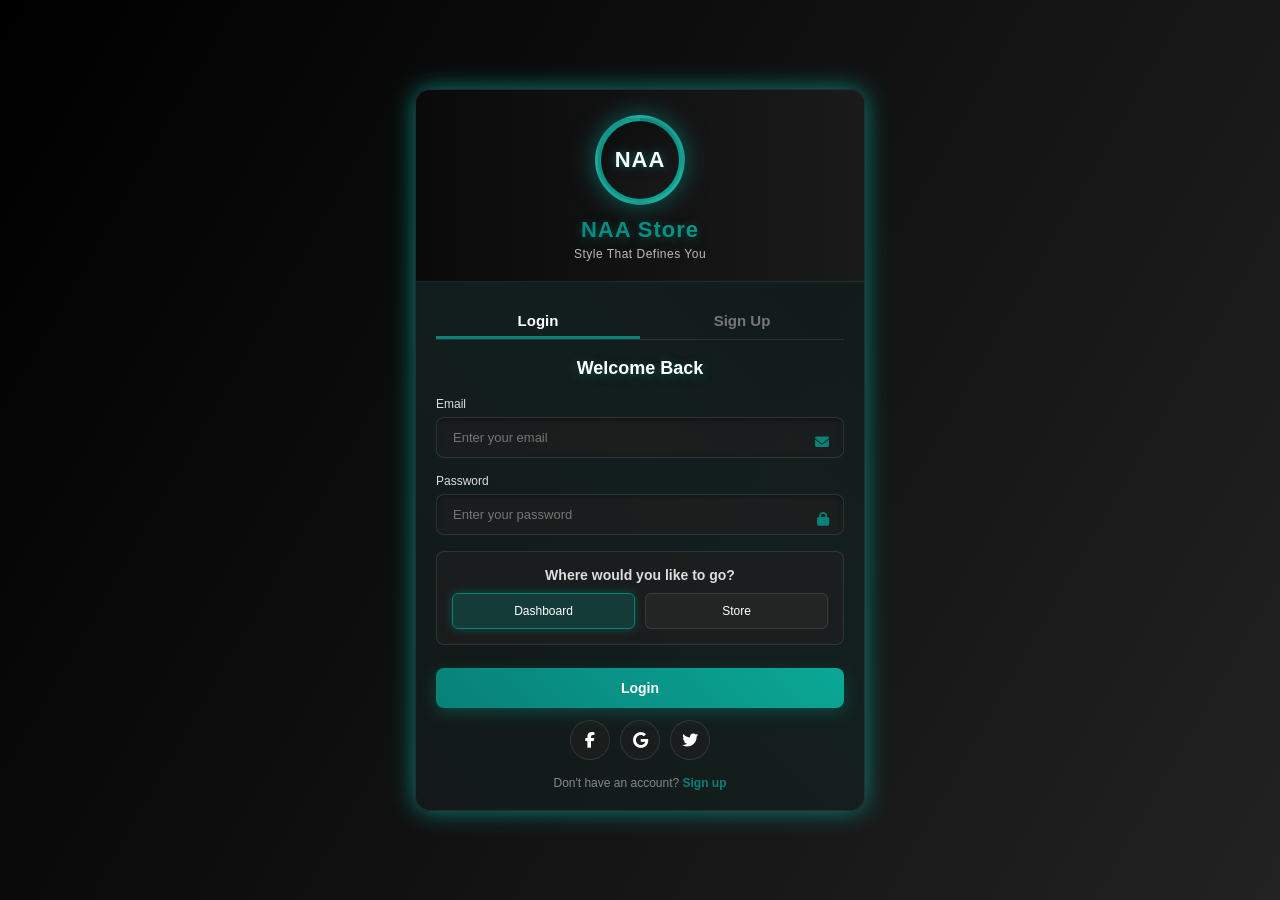
==== login.html @ 1b67b371 "Add files via upload" ====
<!DOCTYPE html>
<html lang="en">
<head>
    <meta charset="UTF-8">
    <meta name="viewport" content="width=device-width, initial-scale=1.0">
    <title>NAA - Login & Signup</title>
    <link rel="stylesheet" href="https://cdnjs.cloudflare.com/ajax/libs/font-awesome/6.4.0/css/all.min.css">
    <style>
        * {
            margin: 0;
            padding: 0;
            box-sizing: border-box;
            font-family: 'Poppins', sans-serif;
        }

        @import url('https://fonts.googleapis.com/css2?family=Poppins:wght@300;400;500;600;700&display=swap');

        body {
            background: linear-gradient(120deg, #000000 0%, #222222 100%);
            min-height: 100vh;
            display: flex;
            justify-content: center;
            align-items: center;
            padding: 20px;
            color: #fff;
            overflow: hidden;
        }

        .container {
            background: rgba(20, 20, 20, 0.9);
            border-radius: 15px;
            box-shadow: 0 0 25px rgb(8, 129, 121);
            width: 100%;
            max-width: 450px;
            height: auto;
            min-height: 600px;
            border: 1px solid rgba(255, 255, 255, 0.1);
            transform: scale(0.95);
            animation: scaleIn 0.5s forwards;
            position: relative;
            overflow: hidden;
        }

        .container::before {
            content: '';
            position: absolute;
            top: -50%;
            left: -50%;
            width: 200%;
            height: 200%;
            background: linear-gradient(45deg, transparent, rgba(8, 129, 120, 0.1), transparent);
            transform: rotate(0deg);
            animation: rotate 10s linear infinite;
            z-index: 0;
        }

        .header {
            background: linear-gradient(to right, #0a0a0a, #1a1a1a);
            padding: 25px 30px 20px;
            text-align: center;
            position: relative;
            z-index: 1;
            border-bottom: 1px solid rgba(8, 129, 120, 0.3);
        }

        .logo-container {
            display: flex;
            justify-content: center;
            align-items: center;
            margin-bottom: 12px;
        }

        .logo {
            height: 90px;
            width: 90px;
            border-radius: 50%;
            background: linear-gradient(145deg, #088178, #0aa896);
            display: flex;
            justify-content: center;
            align-items: center;
            box-shadow: 0 0 25px rgba(8, 129, 120, 0.7);
            border: 3px solid rgba(255, 255, 255, 0.1);
            transition: all 0.5s ease;
            position: relative;
            overflow: hidden;
        }

        .logo::before {
            content: '';
            position: absolute;
            width: 150%;
            height: 150%;
            background: conic-gradient(transparent, transparent, transparent, #0aa896);
            animation: rotate-border 4s linear infinite;
        }

        .logo::after {
            content: '';
            position: absolute;
            inset: 3px;
            background: linear-gradient(145deg, #0c0c0c, #1a1a1a);
            border-radius: 50%;
        }

        .logo-text {
            position: relative;
            z-index: 1;
            color: #fff;
            font-size: 22px;
            font-weight: 700;
            letter-spacing: 1px;
            text-shadow: 0 0 10px rgba(8, 129, 120, 0.8);
        }

        .logo:hover {
            transform: scale(1.05) rotate(5deg);
            box-shadow: 0 0 35px rgba(8, 129, 120, 0.9);
        }

        .brand-name {
            font-size: 22px;
            font-weight: 700;
            background: linear-gradient(to right, #088178, #0aa896);
            -webkit-background-clip: text;
            -webkit-text-fill-color: transparent;
            text-shadow: 0 2px 10px rgba(8, 129, 120, 0.5);
            letter-spacing: 1px;
            margin-top: 8px;
        }

        .brand-tagline {
            font-size: 12px;
            color: #bbb;
            margin-top: 4px;
            letter-spacing: 0.5px;
        }

        .form-container {
            padding: 20px;
            position: relative;
            z-index: 1;
        }

        .tabs {
            display: flex;
            margin-bottom: 18px;
            border-bottom: 1px solid rgba(255, 255, 255, 0.1);
            position: relative;
        }

        .tab {
            padding: 10px 12px;
            background: none;
            border: none;
            cursor: pointer;
            font-size: 15px;
            font-weight: 600;
            color: #777;
            flex: 1;
            transition: all 0.3s ease;
            position: relative;
            overflow: hidden;
        }

        .tab::before {
            content: '';
            position: absolute;
            bottom: 0;
            left: 0;
            width: 100%;
            height: 3px;
            background: #088178;
            transform: translateX(-100%);
            transition: transform 0.3s ease;
        }

        .tab.active {
            color: #fff;
        }

        .tab.active::before {
            transform: translateX(0);
        }

        .form {
            display: none;
            opacity: 0;
            transform: translateY(20px);
            transition: opacity 0.5s, transform 0.5s;
        }

        .form.active {
            display: block;
            opacity: 1;
            transform: translateY(0);
            animation: fadeIn 0.5s forwards;
        }

        .form h2 {
            text-align: center;
            margin-bottom: 18px;
            color: #fff;
            font-weight: 600;
            text-shadow: 0 2px 10px rgba(8, 129, 120, 0.5);
            font-size: 18px;
        }

        .input-group {
            margin-bottom: 16px;
            position: relative;
        }

        .input-group label {
            display: block;
            margin-bottom: 6px;
            font-weight: 500;
            color: #ddd;
            font-size: 12px;
        }

        .input-group input {
            width: 100%;
            padding: 12px 16px;
            background: rgba(30, 30, 30, 0.7);
            border: 1px solid rgba(255, 255, 255, 0.1);
            border-radius: 8px;
            font-size: 13px;
            transition: all 0.3s ease;
            color: #fff;
            box-shadow: inset 0 2px 4px rgba(0, 0, 0, 0.3);
        }

        .input-group input:focus {
            border-color: #088178;
            outline: none;
            box-shadow: 0 0 15px rgba(8, 129, 120, 0.3);
            transform: translateY(-2px);
        }

        .input-group i {
            position: absolute;
            right: 15px;
            top: 38px;
            color: #088178;
            font-size: 14px;
        }

        /* Destination Selection Styles */
        .destination-selection {
            margin: 15px 0;
            padding: 15px;
            background: rgba(30, 30, 30, 0.7);
            border-radius: 8px;
            border: 1px solid rgba(255, 255, 255, 0.1);
        }

        .destination-selection h3 {
            font-size: 14px;
            margin-bottom: 10px;
            color: #ddd;
            text-align: center;
        }

        .destination-options {
            display: flex;
            gap: 10px;
        }

        .destination-option {
            flex: 1;
            padding: 10px;
            background: rgba(40, 40, 40, 0.7);
            border: 1px solid rgba(255, 255, 255, 0.1);
            border-radius: 6px;
            text-align: center;
            cursor: pointer;
            transition: all 0.3s ease;
        }

        .destination-option:hover {
            background: rgba(50, 50, 50, 0.7);
            transform: translateY(-2px);
        }

        .destination-option.selected {
            background: rgba(8, 129, 120, 0.3);
            border-color: #088178;
            box-shadow: 0 0 10px rgba(8, 129, 120, 0.5);
        }

        .destination-icon {
            font-size: 20px;
            margin-bottom: 5px;
            color: #088178;
        }

        .destination-text {
            font-size: 12px;
            font-weight: 500;
        }

        .btn {
            width: 100%;
            padding: 12px;
            background: linear-gradient(45deg, #088178, #0aa896);
            color: white;
            border: none;
            border-radius: 8px;
            font-size: 14px;
            font-weight: 600;
            cursor: pointer;
            transition: all 0.3s ease;
            margin-top: 8px;
            box-shadow: 0 5px 15px rgba(8, 129, 120, 0.4);
            position: relative;
            overflow: hidden;
        }

        .btn::before {
            content: '';
            position: absolute;
            top: 0;
            left: -100%;
            width: 100%;
            height: 100%;
            background: linear-gradient(90deg, transparent, rgba(255, 255, 255, 0.2), transparent);
            transition: 0.5s;
        }

        .btn:hover::before {
            left: 100%;
        }

        .btn:hover {
            transform: translateY(-3px);
            box-shadow: 0 8px 20px rgba(8, 129, 120, 0.6);
        }

        .btn:active {
            transform: translateY(0);
        }

        .footer {
            text-align: center;
            margin-top: 16px;
            color: #888;
            font-size: 12px;
        }

        .footer a {
            color: #088178;
            text-decoration: none;
            font-weight: 600;
            transition: all 0.3s ease;
            position: relative;
        }

        .footer a::after {
            content: '';
            position: absolute;
            bottom: -2px;
            left: 0;
            width: 0;
            height: 2px;
            background: #088178;
            transition: width 0.3s ease;
        }

        .footer a:hover::after {
            width: 100%;
        }

        .footer a:hover {
            color: #0aa896;
        }

        .message {
            padding: 8px;
            margin: 10px 0;
            border-radius: 8px;
            text-align: center;
            display: none;
            animation: shake 0.5s ease;
            font-size: 12px;
        }

        .error {
            background: rgba(211, 47, 47, 0.2);
            color: #ff5252;
            border: 1px solid rgba(211, 47, 47, 0.3);
        }

        .success {
            background: rgba(56, 142, 60, 0.2);
            color: #69f0ae;
            border: 1px solid rgba(56, 142, 60, 0.3);
        }

        .social-login {
            display: flex;
            justify-content: center;
            gap: 10px;
            margin-top: 12px;
        }

        .social-btn {
            width: 40px;
            height: 40px;
            border-radius: 50%;
            display: flex;
            align-items: center;
            justify-content: center;
            background: rgba(30, 30, 30, 0.7);
            border: 1px solid rgba(255, 255, 255, 0.1);
            color: #fff;
            font-size: 16px;
            cursor: pointer;
            transition: all 0.3s ease;
        }

        .social-btn:hover {
            transform: translateY(-5px);
            box-shadow: 0 5px 15px rgba(0, 0, 0, 0.3);
        }

        .facebook:hover {
            background: #3b5998;
        }

        .google:hover {
            background: #dd4b39;
        }

        .twitter:hover {
            background: #1da1f2;
        }

        @keyframes fadeIn {
            from {
                opacity: 0;
                transform: translateY(20px);
            }
            to {
                opacity: 1;
                transform: translateY(0);
            }
        }

        @keyframes scaleIn {
            from {
                transform: scale(0.95);
                opacity: 0;
            }
            to {
                transform: scale(1);
                opacity: 1;
            }
        }

        @keyframes shake {
            0%, 100% {
                transform: translateX(0);
            }
            25% {
                transform: translateX(-5px);
            }
            75% {
                transform: translateX(5px);
            }
        }

        @keyframes rotate {
            0% {
                transform: rotate(0deg);
            }
            100% {
                transform: rotate(360deg);
            }
        }

        @keyframes rotate-border {
            from {
                transform: rotate(0deg);
            }
            to {
                transform: rotate(360deg);
            }
        }

        @media (max-width: 500px) {
            .form-container {
                padding: 15px;
            }

            .tab {
                padding: 8px 10px;
                font-size: 13px;
            }

            .header {
                padding: 20px 15px 12px;
            }

            .logo {
                height: 75px;
                width: 75px;
            }

            .logo-text {
                font-size: 18px;
            }

            .brand-name {
                font-size: 18px;
            }

            .input-group input {
                padding: 10px 12px;
            }

            .input-group i {
                top: 36px;
            }
            
            .destination-options {
                flex-direction: column;
            }
        }

        @media (max-height: 700px) {
            .container {
                height: auto;
                min-height: 500px;
            }
            
            .header {
                padding: 15px 15px 10px;
            }
            
            .logo {
                height: 70px;
                width: 70px;
            }
            
            .logo-text {
                font-size: 16px;
            }
            
            .form-container {
                padding: 12px;
            }
            
            .input-group {
                margin-bottom: 12px;
            }
            
            .social-login {
                margin-top: 8px;
            }
            
            .brand-name {
                font-size: 16px;
            }
            
            .form h2 {
                font-size: 16px;
                margin-bottom: 12px;
            }
        }
    </style>
</head>

<body>
    <div class="container">
        <div class="header">
            <div class="logo-container">
                <div class="logo">
                    <div class="logo-text">NAA</div>
                </div>
            </div>
            <div class="brand-name">NAA Store</div>
            <div class="brand-tagline">Style That Defines You</div>
        </div>

        <div class="form-container">
            <div class="tabs">
                <button class="tab active" id="login-tab">Login</button>
                <button class="tab" id="signup-tab">Sign Up</button>
            </div>

            <div id="error-message" class="message error"></div>
            <div id="success-message" class="message success"></div>

            <form id="login-form" class="form active">
                <h2>Welcome Back</h2>
                <div class="input-group">
                    <label for="login-email">Email</label>
                    <input type="email" id="login-email" placeholder="Enter your email" required>
                    <i class="fas fa-envelope"></i>
                </div>
                <div class="input-group">
                    <label for="login-password">Password</label>
                    <input type="password" id="login-password" placeholder="Enter your password" required>
                    <i class="fas fa-lock"></i>
                </div>
                
                <!-- Destination Selection (Only in Login Form) -->
                <div class="destination-selection">
                    <h3>Where would you like to go?</h3>
                    <div class="destination-options">
                        <div class="destination-option selected" data-destination="dashboard">
                            <div class="destination-text">Dashboard</div>
                        </div>
                        <div class="destination-option" data-destination="store">
                            <div class="destination-text">Store</div>
                        </div>
                    </div>
                </div>
                
                <button type="submit" class="btn">Login</button>

                <div class="social-login">
                    <div class="social-btn facebook">
                        <i class="fab fa-facebook-f"></i>
                    </div>
                    <div class="social-btn google">
                        <i class="fab fa-google"></i>
                    </div>
                    <div class="social-btn twitter">
                        <i class="fab fa-twitter"></i>
                    </div>
                </div>

                <div class="footer">
                    <p>Don't have an account? <a href="#" id="go-to-signup">Sign up</a></p>
                </div>
            </form>

            <form id="signup-form" class="form">
                <h2>Create Account</h2>
                
                <div class="input-group">
                    <label for="signup-email">Email</label>
                    <input type="email" id="signup-email" placeholder="Enter your email" required>
                    <i class="fas fa-envelope"></i>
                </div>
                <div class="input-group">
                    <label for="signup-password">Password</label>
                    <input type="password" id="signup-password" placeholder="Create a password (min. 6 characters)"
                        required>
                    <i class="fas fa-lock"></i>
                </div>
                <div class="input-group">
                    <label for="signup-confirm">Confirm Password</label>
                    <input type="password" id="signup-confirm" placeholder="Confirm your password" required>
                    <i class="fas fa-lock"></i>
                </div>
                
                <button type="submit" class="btn">Sign Up</button>

                <div class="social-login">
                    <div class="social-btn facebook">
                        <i class="fab fa-facebook-f"></i>
                    </div>
                    <div class="social-btn google">
                        <i class="fab fa-google"></i>
                    </div>
                    <div class="social-btn twitter">
                        <i class="fab fa-twitter"></i>
                    </div>
                </div>

                <div class="footer">
                    <p>Already have an account? <a href="#" id="go-to-login">Login</a></p>
                </div>
            </form>
        </div>
    </div>

    <script>
        document.addEventListener('DOMContentLoaded', function () {
            // DOM elements
            const loginTab = document.getElementById('login-tab');
            const signupTab = document.getElementById('signup-tab');
            const loginForm = document.getElementById('login-form');
            const signupForm = document.getElementById('signup-form');
            const goToSignup = document.getElementById('go-to-signup');
            const goToLogin = document.getElementById('go-to-login');
            const errorMessage = document.getElementById('error-message');
            const successMessage = document.getElementById('success-message');
            
            // Destination selection
            let selectedDestination = 'dashboard'; // Default selection
            const destinationOptions = document.querySelectorAll('.destination-option');

            // Initialize destination selection
            function initDestinationSelection() {
                destinationOptions.forEach(option => {
                    option.addEventListener('click', function() {
                        // Remove selected class from all options
                        destinationOptions.forEach(opt => opt.classList.remove('selected'));
                        
                        // Add selected class to clicked option
                        this.classList.add('selected');
                        
                        // Update selected destination
                        selectedDestination = this.getAttribute('data-destination');
                    });
                });
            }

            // Show message function
            function showMessage(element, text) {
                element.textContent = text;
                element.style.display = 'block';
                setTimeout(() => {
                    element.style.display = 'none';
                }, 5000);
            }

            // Switch to signup form
            signupTab.addEventListener('click', function () {
                loginForm.classList.remove('active');
                signupForm.classList.add('active');
                loginTab.classList.remove('active');
                signupTab.classList.add('active');
                errorMessage.style.display = 'none';
                successMessage.style.display = 'none';
            });

            goToSignup.addEventListener('click', function (e) {
                e.preventDefault();
                signupTab.click();
            });

            // Switch to login form
            loginTab.addEventListener('click', function () {
                signupForm.classList.remove('active');
                loginForm.classList.add('active');
                signupTab.classList.remove('active');
                loginTab.classList.add('active');
                errorMessage.style.display = 'none';
                successMessage.style.display = 'none';
            });

            goToLogin.addEventListener('click', function (e) {
                e.preventDefault();
                loginTab.click();
            });

            // Form validation
            function validateEmail(email) {
                const re = /^[^\s@]+@[^\s@]+\.[^\s@]+$/;
                return re.test(email);
            }

            // Form submission
            loginForm.addEventListener('submit', function (e) {
                e.preventDefault();
                const email = document.getElementById('login-email').value;
                const password = document.getElementById('login-password').value;

                // Validation
                if (!email || !password) {
                    showMessage(errorMessage, 'Please fill in all fields');
                    return;
                }

                if (!validateEmail(email)) {
                    showMessage(errorMessage, 'Please enter a valid email address');
                    return;
                }

                // Check if user exists
                const users = JSON.parse(localStorage.getItem('users')) || [];
                const user = users.find(u => u.email === email && u.password === password);

                if (user) {
                    // Set logged in user
                    localStorage.setItem('currentUser', JSON.stringify(user));
                    showMessage(successMessage, 'Login successful! Redirecting...');

                    // Redirect based on selected destination
                    setTimeout(() => {
                        if (selectedDestination === 'dashboard') {
                            window.location.href = 'dashboard.html';
                        } else {
                            window.location.href = 'index.html';
                        }
                    }, 1500);
                } else {
                    showMessage(errorMessage, 'Invalid email or password');
                }
            });

            signupForm.addEventListener('submit', function (e) {
                e.preventDefault();
                
                const email = document.getElementById('signup-email').value;
                const password = document.getElementById('signup-password').value;
                const confirm = document.getElementById('signup-confirm').value;

                // Validation
                if (!email || !password || !confirm) {
                    showMessage(errorMessage, 'Please fill in all fields');
                    return;
                }

                if (!validateEmail(email)) {
                    showMessage(errorMessage, 'Please enter a valid email address');
                    return;
                }

                if (password.length < 6) {
                    showMessage(errorMessage, 'Password must be at least 6 characters long');
                    return;
                }

                if (password !== confirm) {
                    showMessage(errorMessage, 'Passwords do not match');
                    return;
                }

                // Check if user already exists
                const users = JSON.parse(localStorage.getItem('users')) || [];
                if (users.some(user => user.email === email)) {
                    showMessage(errorMessage, 'User with this email already exists');
                    return;
                }

                // Create new user
                const newUser = {  email, password };
                users.push(newUser);
                localStorage.setItem('users', JSON.stringify(users));

                showMessage(successMessage, 'Account created successfully! Please log in.');

                // Clear form
                signupForm.reset();

                // Switch to login form after successful signup
                setTimeout(() => {
                    loginTab.click();
                    // Pre-fill the email field in login form
                    document.getElementById('login-email').value = email;
                    document.getElementById('login-password').focus();
                }, 1500);
            });

            // Check if user is already logged in
            if (localStorage.getItem('currentUser')) {
                // If already logged in, redirect to index.html
                window.location.href = 'index.html';
            }

            // Add hover effects to social buttons
            const socialBtns = document.querySelectorAll('.social-btn');
            socialBtns.forEach(btn => {
                btn.addEventListener('mouseenter', function () {
                    this.style.transform = 'translateY(-5px)';
                });

                btn.addEventListener('mouseleave', function () {
                    this.style.transform = 'translateY(0)';
                });
            });
            
            // Initialize destination selection
            initDestinationSelection();
        });
    </script>
</body>
</html>
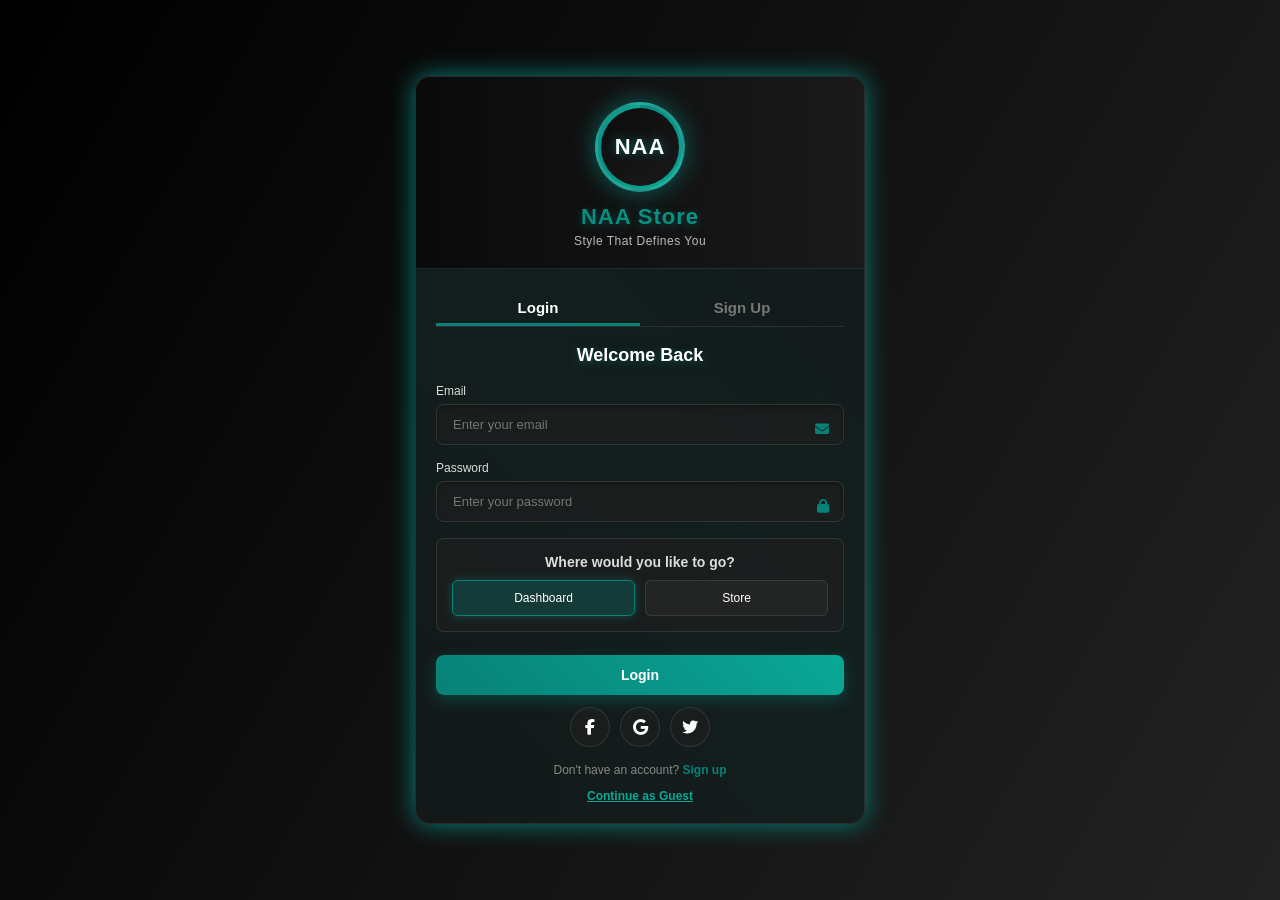
==== commit 9895a4e9: "Update fmt.Println to output 'Goodbye World'" ====
--- a/login.html
+++ b/login.html
@@ -633,6 +633,7 @@
 
                 <div class="footer">
                     <p>Don't have an account? <a href="#" id="go-to-signup">Sign up</a></p>
+                    <p style="margin-top: 12px; font-weight: 500;"><a href="index.html" id="continue-guest" style="color: #0aa896; text-decoration: underline;">Continue as Guest</a></p>
                 </div>
             </form>
 
@@ -672,6 +673,7 @@
 
                 <div class="footer">
                     <p>Already have an account? <a href="#" id="go-to-login">Login</a></p>
+                    <p style="margin-top: 12px; font-weight: 500;"><a href="index.html" id="continue-guest-signup" style="color: #0aa896; text-decoration: underline;">Continue as Guest</a></p>
                 </div>
             </form>
         </div>
@@ -870,4 +872,4 @@
         });
     </script>
 </body>
-</html>+</html>
